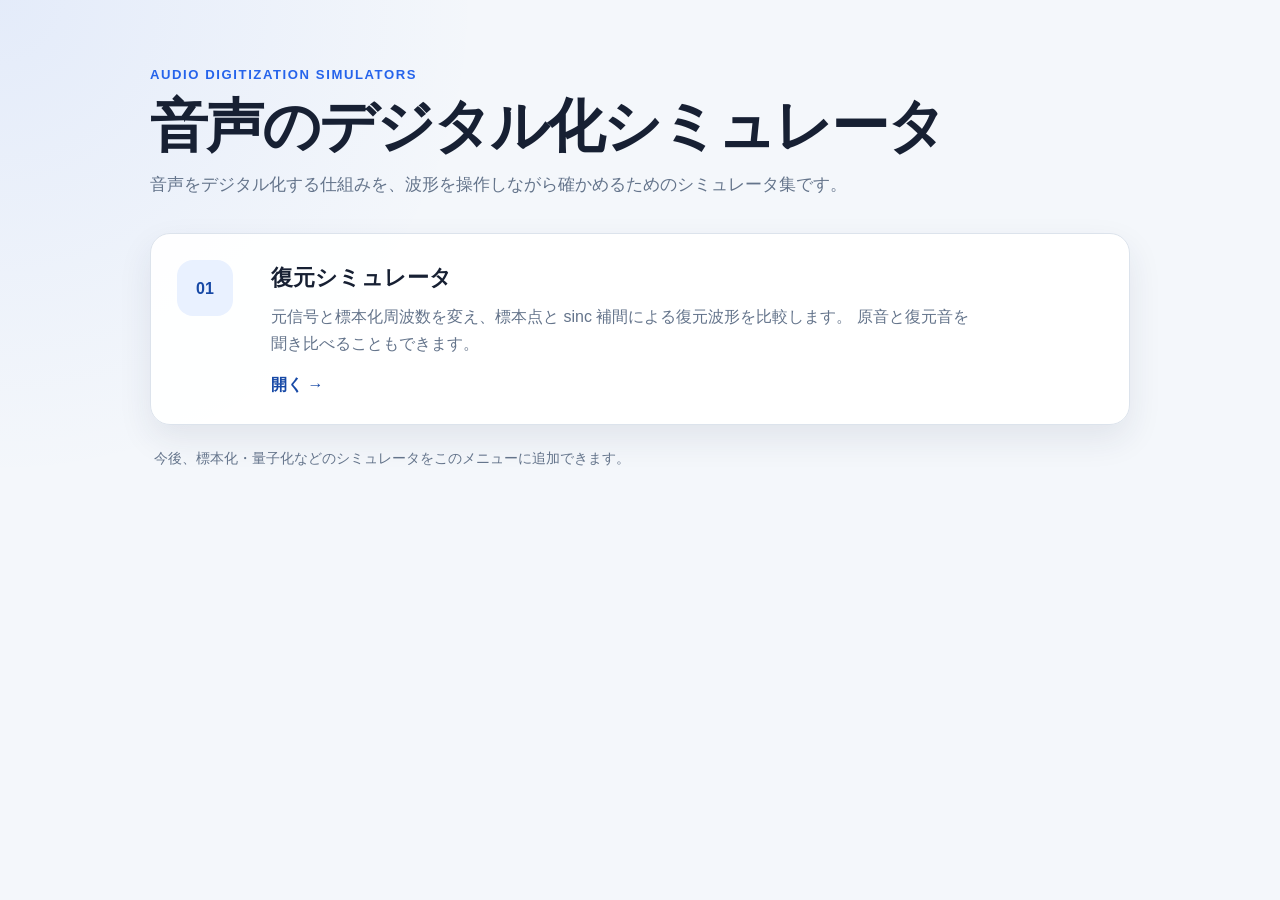
==== index.html @ d19cef8c "Add files via upload" ====
<!doctype html>
<html lang="ja">
<head>
  <meta charset="utf-8">
  <meta name="viewport" content="width=device-width, initial-scale=1">
  <meta name="theme-color" content="#f4f7fb">
  <title>音声のデジタル化シミュレータ</title>
  <link rel="stylesheet" href="./css/menu.css">
</head>
<body>
  <main class="menu-page">
    <header class="menu-header">
      <p class="eyebrow">Audio digitization simulators</p>
      <h1>音声のデジタル化シミュレータ</h1>
      <p class="lead">
        音声をデジタル化する仕組みを、波形を操作しながら確かめるためのシミュレータ集です。
      </p>
    </header>

    <section class="simulator-list" aria-label="シミュレータ一覧">
      <a class="simulator-card" href="./reconstruction/">
        <div class="card-number">01</div>
        <div class="card-body">
          <h2>復元シミュレータ</h2>
          <p>
            元信号と標本化周波数を変え、標本点と sinc 補間による復元波形を比較します。
            原音と復元音を聞き比べることもできます。
          </p>
          <span class="card-link">開く →</span>
        </div>
      </a>
    </section>

    <p class="future-note">
      今後、標本化・量子化などのシミュレータをこのメニューに追加できます。
    </p>
  </main>
</body>
</html>
---- css/menu.css ----
:root {
  color-scheme: light;
  --page-bg: #f4f7fb;
  --surface: #ffffff;
  --text: #172033;
  --muted: #64748b;
  --line: #dce3ec;
  --accent: #2563eb;
  --accent-dark: #1749a6;
  --shadow: 0 14px 34px rgba(31, 48, 78, 0.09);
  --radius: 20px;
}

* {
  box-sizing: border-box;
}

body {
  margin: 0;
  min-height: 100vh;
  color: var(--text);
  background:
    radial-gradient(circle at top left, rgba(37, 99, 235, 0.08), transparent 30rem),
    var(--page-bg);
  font-family:
    -apple-system,
    BlinkMacSystemFont,
    "Segoe UI",
    "Hiragino Sans",
    "Yu Gothic UI",
    "Yu Gothic",
    sans-serif;
  line-height: 1.7;
}

.menu-page {
  width: min(980px, calc(100% - 32px));
  margin: 0 auto;
  padding: 64px 0 72px;
}

.menu-header {
  margin-bottom: 34px;
}

.eyebrow {
  margin: 0 0 8px;
  color: var(--accent);
  font-size: 0.82rem;
  font-weight: 800;
  letter-spacing: 0.12em;
  text-transform: uppercase;
}

h1,
h2,
p {
  margin-top: 0;
}

h1 {
  margin-bottom: 12px;
  font-size: clamp(2rem, 5vw, 3.6rem);
  line-height: 1.12;
  letter-spacing: -0.035em;
}

.lead {
  max-width: 760px;
  margin-bottom: 0;
  color: var(--muted);
  font-size: 1.04rem;
}

.simulator-list {
  display: grid;
  gap: 18px;
}

.simulator-card {
  display: grid;
  grid-template-columns: 72px 1fr;
  gap: 22px;
  padding: 26px;
  border: 1px solid var(--line);
  border-radius: var(--radius);
  color: inherit;
  background: rgba(255, 255, 255, 0.96);
  box-shadow: var(--shadow);
  text-decoration: none;
  transition:
    transform 150ms ease,
    border-color 150ms ease,
    box-shadow 150ms ease;
}

.simulator-card:hover {
  transform: translateY(-2px);
  border-color: #b9c8dc;
  box-shadow: 0 18px 42px rgba(31, 48, 78, 0.12);
}

.simulator-card:focus-visible {
  outline: 3px solid rgba(37, 99, 235, 0.24);
  outline-offset: 4px;
}

.card-number {
  display: grid;
  place-items: center;
  width: 56px;
  height: 56px;
  border-radius: 16px;
  color: var(--accent-dark);
  background: #e9f1ff;
  font-weight: 850;
  font-variant-numeric: tabular-nums;
}

.card-body h2 {
  margin-bottom: 6px;
  font-size: 1.35rem;
}

.card-body p {
  max-width: 700px;
  margin-bottom: 14px;
  color: var(--muted);
}

.card-link {
  color: var(--accent-dark);
  font-weight: 800;
}

.future-note {
  margin: 22px 4px 0;
  color: var(--muted);
  font-size: 0.88rem;
}

@media (max-width: 600px) {
  .menu-page {
    width: min(100% - 20px, 980px);
    padding-top: 34px;
  }

  .simulator-card {
    grid-template-columns: 1fr;
    gap: 14px;
    padding: 20px;
  }
}
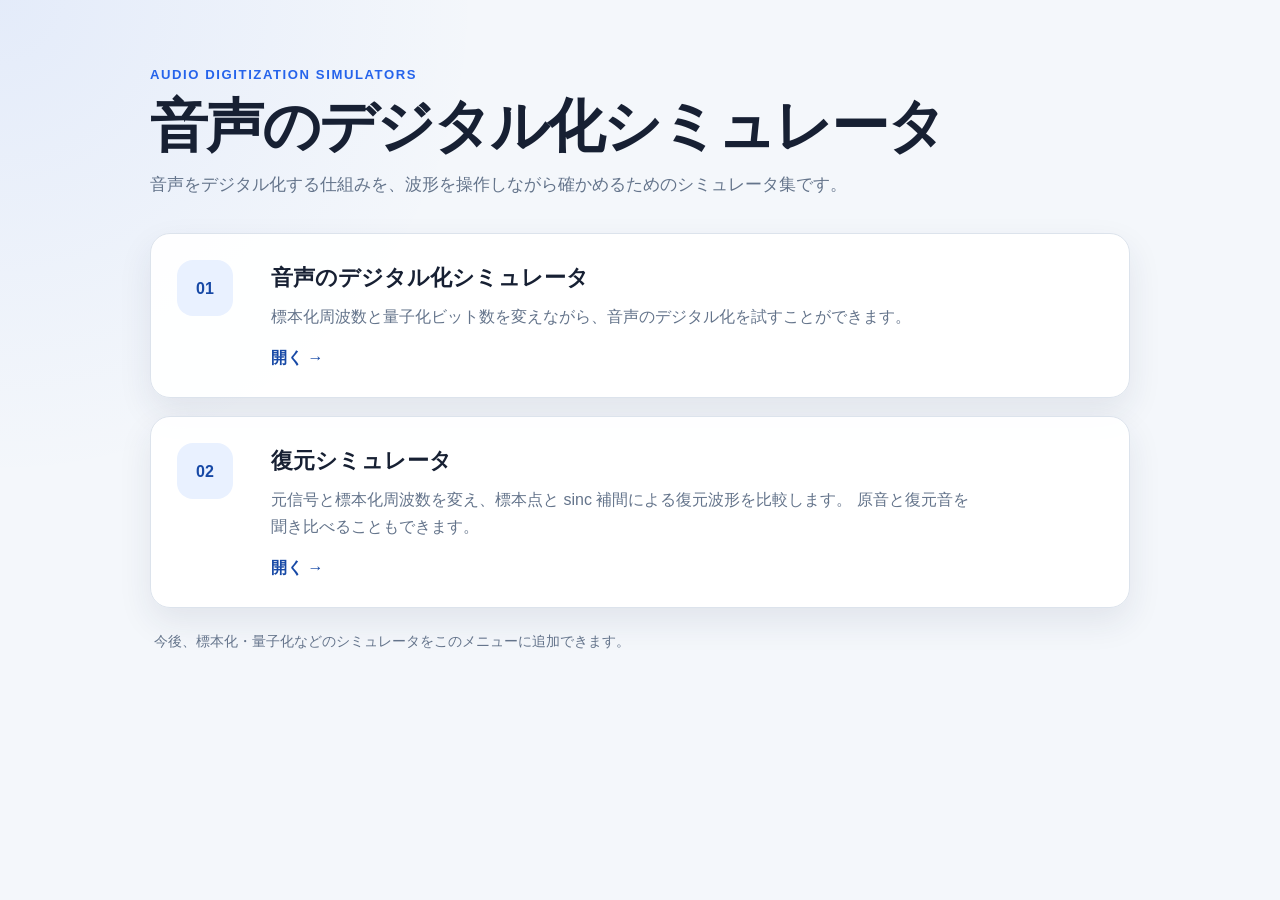
==== commit 558d4bec: "Update index.html" ====
--- a/index.html
+++ b/index.html
@@ -18,8 +18,18 @@
     </header>
 
     <section class="simulator-list" aria-label="シミュレータ一覧">
+      <a class="simulator-card" href="./degitalization_simulator/">
+        <div class="card-number">01</div>
+        <div class="card-body">
+          <h2>音声のデジタル化シミュレータ</h2>
+          <p>
+            標本化周波数と量子化ビット数を変えながら、音声のデジタル化を試すことができます。
+          </p>
+          <span class="card-link">開く →</span>
+        </div>
+      </a>
       <a class="simulator-card" href="./reconstruction/">
-        <div class="card-number">01</div>
+        <div class="card-number">02</div>
         <div class="card-body">
           <h2>復元シミュレータ</h2>
           <p>
